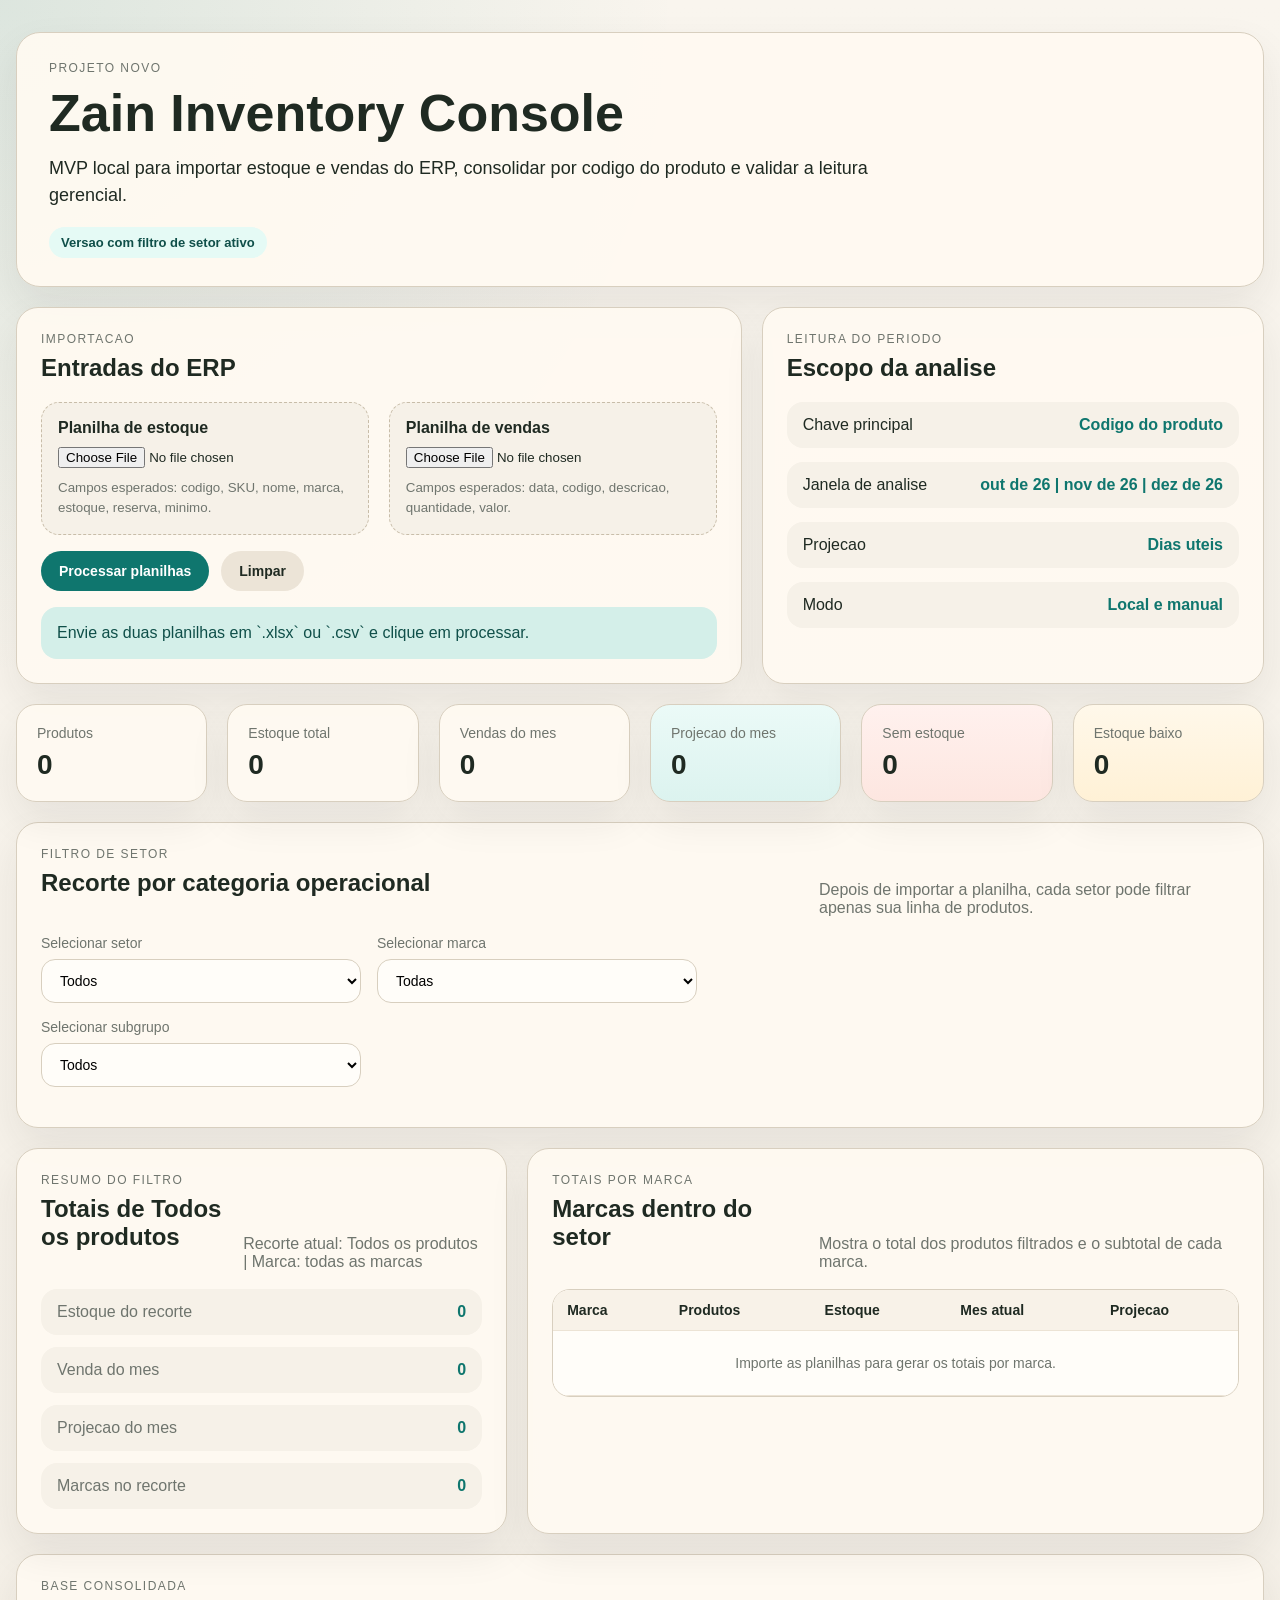
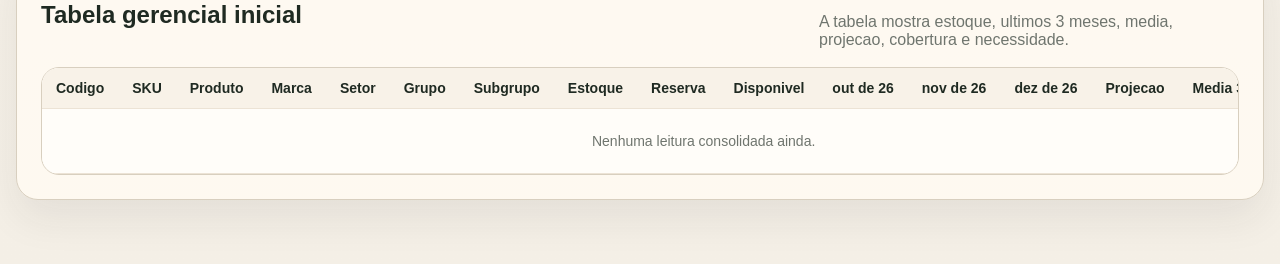
==== index.html @ d787baeb "chore: publica index.html" ====
<!DOCTYPE html>
<html lang="pt-BR">
  <head>
    <meta charset="UTF-8" />
    <meta name="viewport" content="width=device-width, initial-scale=1.0" />
    <meta http-equiv="Cache-Control" content="no-cache, no-store, must-revalidate" />
    <meta http-equiv="Pragma" content="no-cache" />
    <meta http-equiv="Expires" content="0" />
    <title>Zain Inventory Console | Filtro de Setor</title>
    <link rel="stylesheet" href="./styles.css?v=20260322-zain-sector-1" />
  </head>
  <body>
    <main class="shell">
      <section class="hero">
        <p class="eyebrow">Projeto novo</p>
        <h1>Zain Inventory Console</h1>
        <p class="lede">
          MVP local para importar estoque e vendas do ERP, consolidar por codigo do produto e validar a leitura gerencial.
        </p>
        <p class="hero-flag">Versao com filtro de setor ativo</p>
      </section>

      <section class="grid">
        <article class="card">
          <p class="eyebrow">Importacao</p>
          <h2>Entradas do ERP</h2>
          <div class="upload-grid">
            <label class="upload-card">
              <span>Planilha de estoque</span>
              <input id="stockFile" type="file" accept=".xlsx,.xls,.csv" />
              <small>Campos esperados: codigo, SKU, nome, marca, estoque, reserva, minimo.</small>
            </label>
            <label class="upload-card">
              <span>Planilha de vendas</span>
              <input id="salesFile" type="file" accept=".xlsx,.xls,.csv" />
              <small>Campos esperados: data, codigo, descricao, quantidade, valor.</small>
            </label>
          </div>
          <div class="actions">
            <button id="processButton" class="button button-primary" type="button">Processar planilhas</button>
            <button id="clearButton" class="button button-secondary" type="button">Limpar</button>
          </div>
          <p id="messageBox" class="message info">
            Envie as duas planilhas em `.xlsx` ou `.csv` e clique em processar.
          </p>
        </article>

        <article class="card">
          <p class="eyebrow">Leitura do periodo</p>
          <h2>Escopo da analise</h2>
          <div class="status-stack">
            <div><span>Chave principal</span><strong>Codigo do produto</strong></div>
            <div><span>Janela de analise</span><strong id="monthsLabel">Ultimos 3 meses</strong></div>
            <div><span>Projecao</span><strong>Dias uteis</strong></div>
            <div><span>Modo</span><strong>Local e manual</strong></div>
          </div>
        </article>
      </section>

      <section class="kpi-grid">
        <article class="kpi-card">
          <span>Produtos</span>
          <strong id="kpiProducts">0</strong>
        </article>
        <article class="kpi-card">
          <span>Estoque total</span>
          <strong id="kpiStock">0</strong>
        </article>
        <article class="kpi-card">
          <span>Vendas do mes</span>
          <strong id="kpiCurrentSales">0</strong>
        </article>
        <article class="kpi-card accent">
          <span>Projecao do mes</span>
          <strong id="kpiProjection">0</strong>
        </article>
        <article class="kpi-card danger">
          <span>Sem estoque</span>
          <strong id="kpiNoStock">0</strong>
        </article>
        <article class="kpi-card warning">
          <span>Estoque baixo</span>
          <strong id="kpiLowStock">0</strong>
        </article>
      </section>

      <section class="card card-wide">
        <div class="section-head">
          <div>
            <p class="eyebrow">Filtro de setor</p>
            <h2>Recorte por categoria operacional</h2>
          </div>
          <p class="table-hint">Depois de importar a planilha, cada setor pode filtrar apenas sua linha de produtos.</p>
        </div>
        <div class="sector-toolbar">
          <div class="filter-grid">
            <label class="sector-field">
              <span>Selecionar setor</span>
              <select id="sectorFilter">
                <option value="Todos">Todos</option>
                <option value="Gabinete">Gabinete</option>
                <option value="Placa-mae">Placa-mae</option>
                <option value="Memoria">Memoria</option>
                <option value="SSD">SSD</option>
                <option value="Placa de video">Placa de video</option>
                <option value="Perifericos">Perifericos</option>
              </select>
            </label>
            <label class="sector-field">
              <span>Selecionar marca</span>
              <select id="brandFilter">
                <option value="Todas">Todas</option>
              </select>
            </label>
            <label class="sector-field">
              <span>Selecionar subgrupo</span>
              <select id="subgroupFilter">
                <option value="Todos">Todos</option>
              </select>
            </label>
          </div>
          <div id="sectorChips" class="sector-chips"></div>
        </div>
      </section>

      <section class="grid grid-brand">
        <article class="card">
          <div class="section-head">
            <div>
              <p class="eyebrow">Resumo do filtro</p>
              <h2 id="scopeTitle">Totais do recorte atual</h2>
            </div>
            <p id="scopeSubtitle" class="table-hint">Os indicadores abaixo seguem o setor e a marca selecionados.</p>
          </div>
          <div class="stats-stack">
            <div class="stat-row"><span>Estoque do recorte</span><strong id="scopeStock">0</strong></div>
            <div class="stat-row"><span>Venda do mes</span><strong id="scopeCurrentSales">0</strong></div>
            <div class="stat-row"><span>Projecao do mes</span><strong id="scopeProjection">0</strong></div>
            <div class="stat-row"><span>Marcas no recorte</span><strong id="scopeBrandCount">0</strong></div>
          </div>
        </article>

        <article class="card">
          <div class="section-head">
            <div>
              <p class="eyebrow">Totais por marca</p>
              <h2>Marcas dentro do setor</h2>
            </div>
            <p class="table-hint">Mostra o total dos produtos filtrados e o subtotal de cada marca.</p>
          </div>
          <div class="table-shell brand-shell">
            <table>
              <thead>
                <tr>
                  <th>Marca</th>
                  <th>Produtos</th>
                  <th>Estoque</th>
                  <th>Mes atual</th>
                  <th>Projecao</th>
                </tr>
              </thead>
              <tbody id="brandSummaryBody">
                <tr>
                  <td colspan="5" class="empty-state">Importe as planilhas para gerar os totais por marca.</td>
                </tr>
              </tbody>
            </table>
          </div>
        </article>
      </section>

      <section class="card card-wide">
        <div class="section-head">
          <div>
            <p class="eyebrow">Base consolidada</p>
            <h2>Tabela gerencial inicial</h2>
          </div>
          <p class="table-hint">A tabela mostra estoque, ultimos 3 meses, media, projecao, cobertura e necessidade.</p>
        </div>
        <div class="table-shell">
          <table>
            <thead id="tableHead">
              <tr>
                <th>Codigo</th>
                <th>SKU</th>
                <th>Produto</th>
                <th>Marca</th>
                <th>Setor</th>
                <th>Grupo</th>
                <th>Subgrupo</th>
                <th>Estoque</th>
                <th>Reserva</th>
                <th>Disponivel</th>
                <th id="monthHeader0">M-2</th>
                <th id="monthHeader1">M-1</th>
                <th id="monthHeader2">Mes atual</th>
                <th>Projecao</th>
                <th>Media 3m</th>
                <th>Cobertura</th>
                <th>Necessidade</th>
                <th>Status</th>
              </tr>
            </thead>
            <tbody id="tableBody">
              <tr>
                <td colspan="18" class="empty-state">Nenhuma leitura consolidada ainda.</td>
              </tr>
            </tbody>
          </table>
        </div>
      </section>
    </main>
    <script src="https://cdn.sheetjs.com/xlsx-0.20.3/package/dist/xlsx.full.min.js"></script>
    <script src="./app.js?v=20260322-zain-sector-1"></script>
  </body>
</html>
---- styles.css ----
:root {
  color-scheme: light;
  --bg: #f4efe6;
  --panel: #fffaf2;
  --ink: #1f2a22;
  --muted: #6f756e;
  --line: #d8cfbf;
  --accent: #0f766e;
  --accent-soft: #d4efe9;
  --danger: #b42318;
  --danger-soft: #fde8e4;
  --warning: #b45309;
  --warning-soft: #fff1d6;
}

* {
  box-sizing: border-box;
}

body {
  margin: 0;
  font-family: "Segoe UI", Arial, sans-serif;
  background:
    radial-gradient(circle at top left, rgba(15, 118, 110, 0.12), transparent 30%),
    linear-gradient(180deg, #f9f5ee 0%, var(--bg) 100%);
  color: var(--ink);
}

.shell {
  width: min(1320px, calc(100vw - 32px));
  margin: 0 auto;
  padding: 32px 0 64px;
}

.hero,
.card,
.kpi-card {
  border: 1px solid var(--line);
  background: rgba(255, 250, 242, 0.94);
  box-shadow: 0 18px 40px rgba(36, 37, 33, 0.08);
}

.hero {
  padding: 28px 32px;
  border-radius: 24px;
}

.eyebrow {
  margin: 0 0 8px;
  text-transform: uppercase;
  letter-spacing: 0.12em;
  font-size: 12px;
  color: var(--muted);
}

h1,
h2,
p {
  margin-top: 0;
}

h1 {
  margin-bottom: 12px;
  font-size: clamp(32px, 6vw, 52px);
}

.lede {
  max-width: 820px;
  margin-bottom: 0;
  font-size: 18px;
  line-height: 1.5;
}

.hero-flag {
  display: inline-flex;
  margin: 18px 0 0;
  padding: 8px 12px;
  border-radius: 999px;
  background: #e5faf5;
  color: #0f4f49;
  font-size: 13px;
  font-weight: 700;
}

.grid,
.kpi-grid,
.upload-grid {
  display: grid;
  gap: 20px;
  margin-top: 20px;
}

.grid {
  grid-template-columns: 1.3fr 0.9fr;
}

.kpi-grid {
  grid-template-columns: repeat(6, minmax(0, 1fr));
}

.upload-grid {
  grid-template-columns: repeat(2, minmax(0, 1fr));
}

.card {
  padding: 24px;
  border-radius: 22px;
}

.card-wide {
  margin-top: 20px;
}

.upload-card {
  display: grid;
  gap: 10px;
  padding: 16px;
  border-radius: 18px;
  background: #f6f1e8;
  border: 1px dashed #c8bda9;
}

.upload-card span {
  font-weight: 600;
}

.upload-card small {
  color: var(--muted);
  line-height: 1.5;
}

input[type="file"] {
  width: 100%;
}

.actions {
  display: flex;
  gap: 12px;
  margin-top: 16px;
}

.button {
  border: 0;
  border-radius: 999px;
  padding: 12px 18px;
  font-size: 14px;
  font-weight: 700;
  cursor: pointer;
}

.button-primary {
  background: var(--accent);
  color: white;
}

.button-secondary {
  background: #ece4d7;
  color: var(--ink);
}

.message {
  margin: 16px 0 0;
  padding: 14px 16px;
  border-radius: 16px;
  line-height: 1.5;
}

.message.info {
  background: var(--accent-soft);
  color: #0f4f49;
}

.message.error {
  background: var(--danger-soft);
  color: var(--danger);
}

.message.success {
  background: #e7f7eb;
  color: #166534;
}

.status-stack {
  display: grid;
  gap: 14px;
}

.status-stack div {
  display: flex;
  justify-content: space-between;
  gap: 16px;
  padding: 14px 16px;
  border-radius: 16px;
  background: #f6f1e8;
}

.status-stack strong {
  color: var(--accent);
}

.kpi-card {
  padding: 20px;
  border-radius: 20px;
}

.kpi-card span {
  display: block;
  margin-bottom: 8px;
  color: var(--muted);
  font-size: 14px;
}

.kpi-card strong {
  font-size: 28px;
}

.kpi-card.accent {
  background: linear-gradient(180deg, #ebfaf7 0%, #dcf3ef 100%);
}

.kpi-card.danger {
  background: linear-gradient(180deg, #fff1ee 0%, #fde6e0 100%);
}

.kpi-card.warning {
  background: linear-gradient(180deg, #fff8ea 0%, #fff1d6 100%);
}

.section-head {
  display: flex;
  align-items: end;
  justify-content: space-between;
  gap: 16px;
  margin-bottom: 18px;
}

.table-hint {
  max-width: 420px;
  color: var(--muted);
  margin-bottom: 0;
}

.sector-toolbar {
  display: grid;
  gap: 16px;
}

.filter-grid {
  display: grid;
  grid-template-columns: repeat(2, minmax(0, 320px));
  gap: 16px;
}

.sector-field {
  display: grid;
  gap: 8px;
  max-width: 320px;
}

.sector-field span {
  font-size: 14px;
  color: var(--muted);
}

.sector-field select {
  border: 1px solid var(--line);
  border-radius: 14px;
  background: #fffdf9;
  padding: 12px 14px;
  font-size: 14px;
}

.sector-chips {
  display: flex;
  flex-wrap: wrap;
  gap: 10px;
}

.sector-chip {
  border: 1px solid #cfe2de;
  background: #f4fbf9;
  color: #0f4f49;
  border-radius: 999px;
  padding: 8px 12px;
  font-size: 13px;
  font-weight: 700;
}

.grid-brand {
  grid-template-columns: 0.8fr 1.2fr;
}

.stats-stack {
  display: grid;
  gap: 12px;
}

.stat-row {
  display: flex;
  justify-content: space-between;
  gap: 16px;
  padding: 14px 16px;
  border-radius: 16px;
  background: #f6f1e8;
}

.stat-row span {
  color: var(--muted);
}

.stat-row strong {
  color: var(--accent);
}

.brand-shell table {
  min-width: 100%;
}

.table-shell {
  overflow: auto;
  border-radius: 18px;
  border: 1px solid var(--line);
}

table {
  width: 100%;
  border-collapse: collapse;
  min-width: 1160px;
  background: #fffdf9;
}

th,
td {
  padding: 12px 14px;
  border-bottom: 1px solid #ece3d5;
  text-align: left;
  font-size: 14px;
  white-space: nowrap;
}

th {
  position: sticky;
  top: 0;
  background: #f8f2e8;
  z-index: 1;
}

.empty-state {
  text-align: center;
  color: var(--muted);
  padding: 24px;
}

.status-pill {
  display: inline-flex;
  align-items: center;
  border-radius: 999px;
  padding: 6px 10px;
  font-size: 12px;
  font-weight: 700;
}

.status-sem-estoque,
.status-critico {
  background: var(--danger-soft);
  color: var(--danger);
}

.status-baixo {
  background: var(--warning-soft);
  color: var(--warning);
}

.status-normal {
  background: var(--accent-soft);
  color: #0f4f49;
}

.status-alto {
  background: #ede9fe;
  color: #5b21b6;
}

@media (max-width: 1100px) {
  .grid,
  .upload-grid,
  .kpi-grid,
  .filter-grid,
  .grid-brand {
    grid-template-columns: repeat(2, minmax(0, 1fr));
  }
}

@media (max-width: 720px) {
  .shell {
    width: min(100vw - 20px, 1320px);
    padding-top: 20px;
  }

  .hero,
  .card,
  .kpi-card {
    padding: 20px;
  }

  .grid,
  .upload-grid,
  .kpi-grid,
  .filter-grid,
  .grid-brand,
  .section-head {
    grid-template-columns: 1fr;
    display: grid;
  }

  .actions {
    flex-direction: column;
  }
}
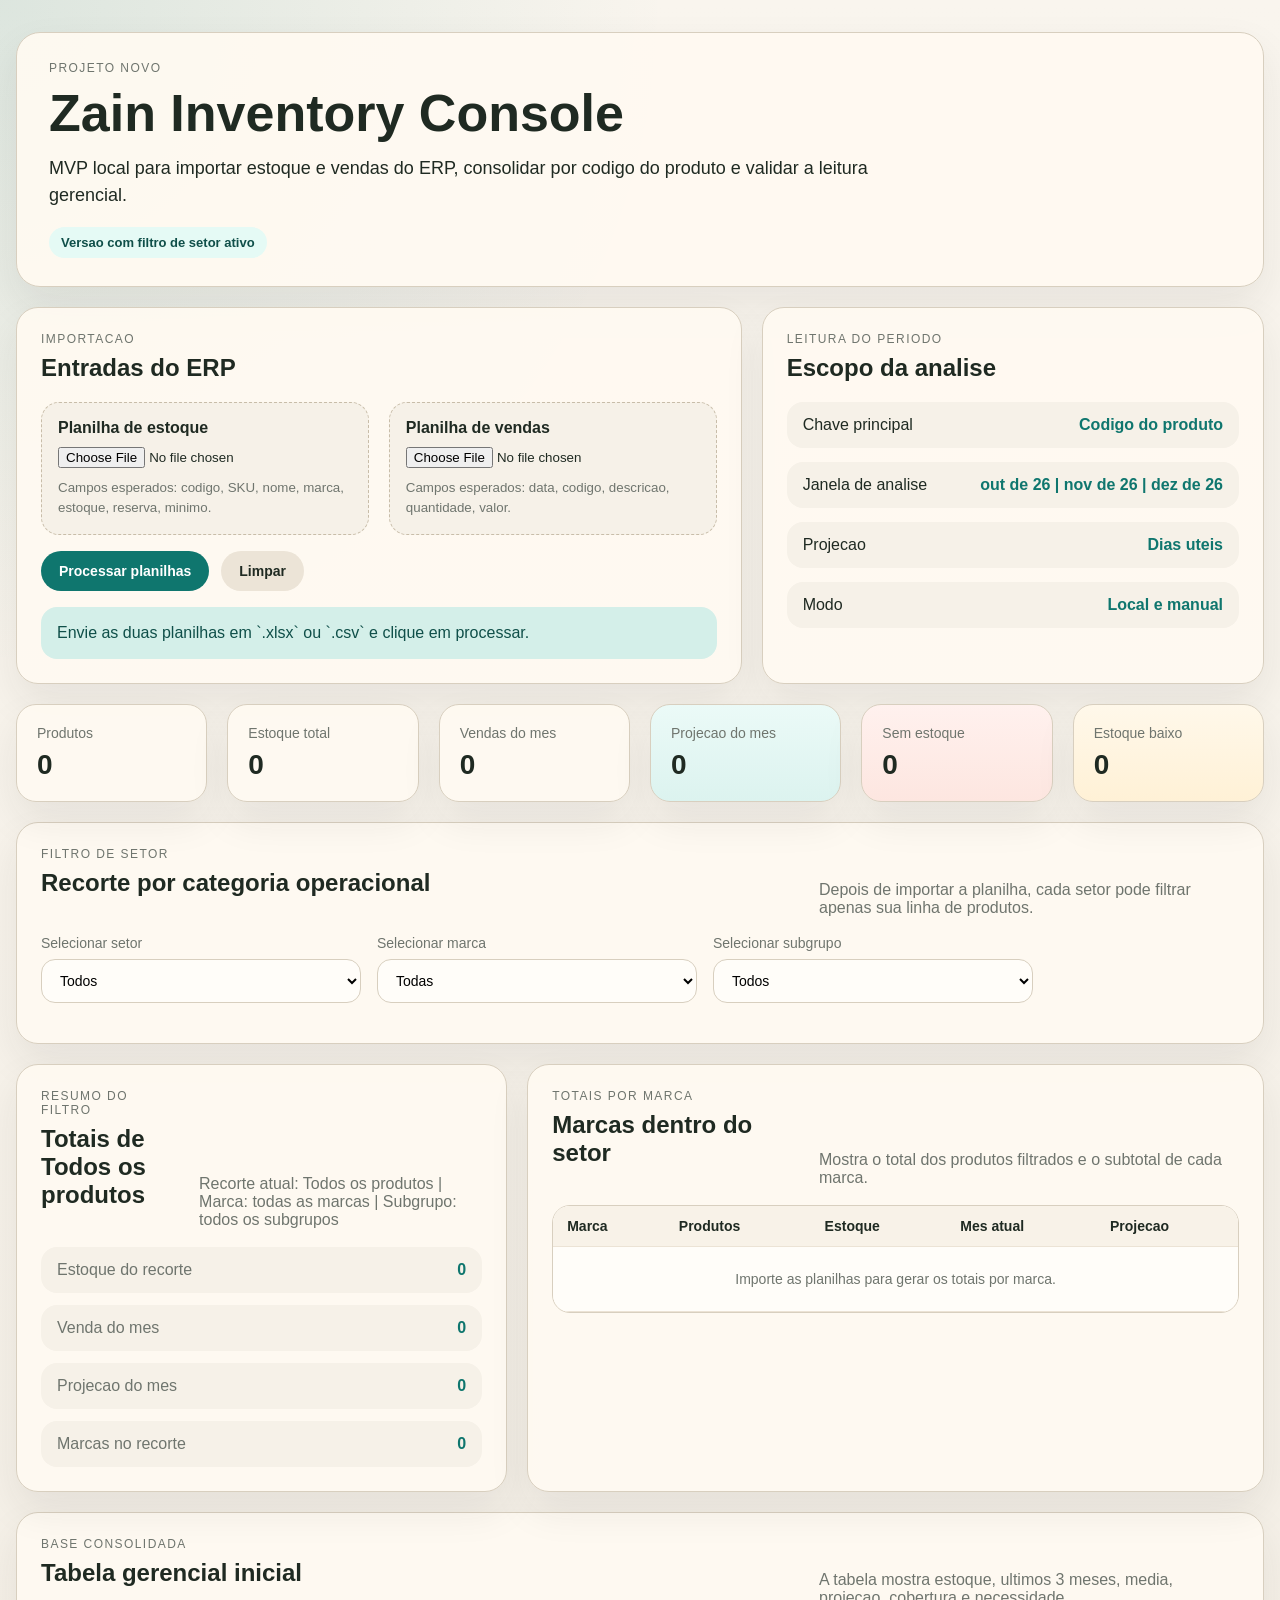
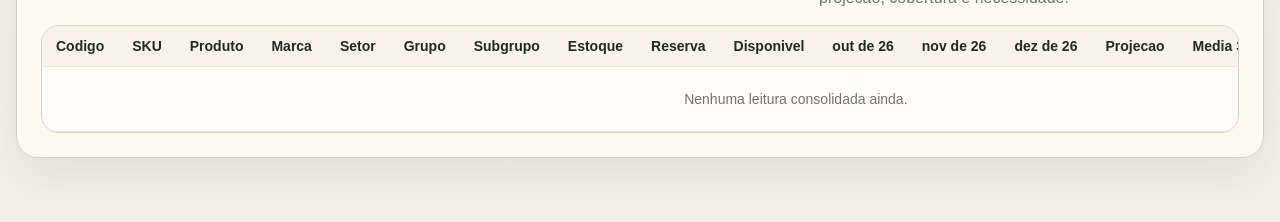
==== commit 94572b9a: "chore: publica index.html" ====
--- a/index.html
+++ b/index.html
@@ -7,7 +7,7 @@
     <meta http-equiv="Pragma" content="no-cache" />
     <meta http-equiv="Expires" content="0" />
     <title>Zain Inventory Console | Filtro de Setor</title>
-    <link rel="stylesheet" href="./styles.css?v=20260322-zain-sector-1" />
+    <link rel="stylesheet" href="./styles.css?v=20260322-zain-sector-2" />
   </head>
   <body>
     <main class="shell">
@@ -211,6 +211,6 @@
       </section>
     </main>
     <script src="https://cdn.sheetjs.com/xlsx-0.20.3/package/dist/xlsx.full.min.js"></script>
-    <script src="./app.js?v=20260322-zain-sector-1"></script>
+    <script src="./app.js?v=20260322-zain-sector-2"></script>
   </body>
 </html>
--- a/styles.css
+++ b/styles.css
@@ -247,7 +247,7 @@
 
 .filter-grid {
   display: grid;
-  grid-template-columns: repeat(2, minmax(0, 320px));
+  grid-template-columns: repeat(3, minmax(0, 320px));
   gap: 16px;
 }
 
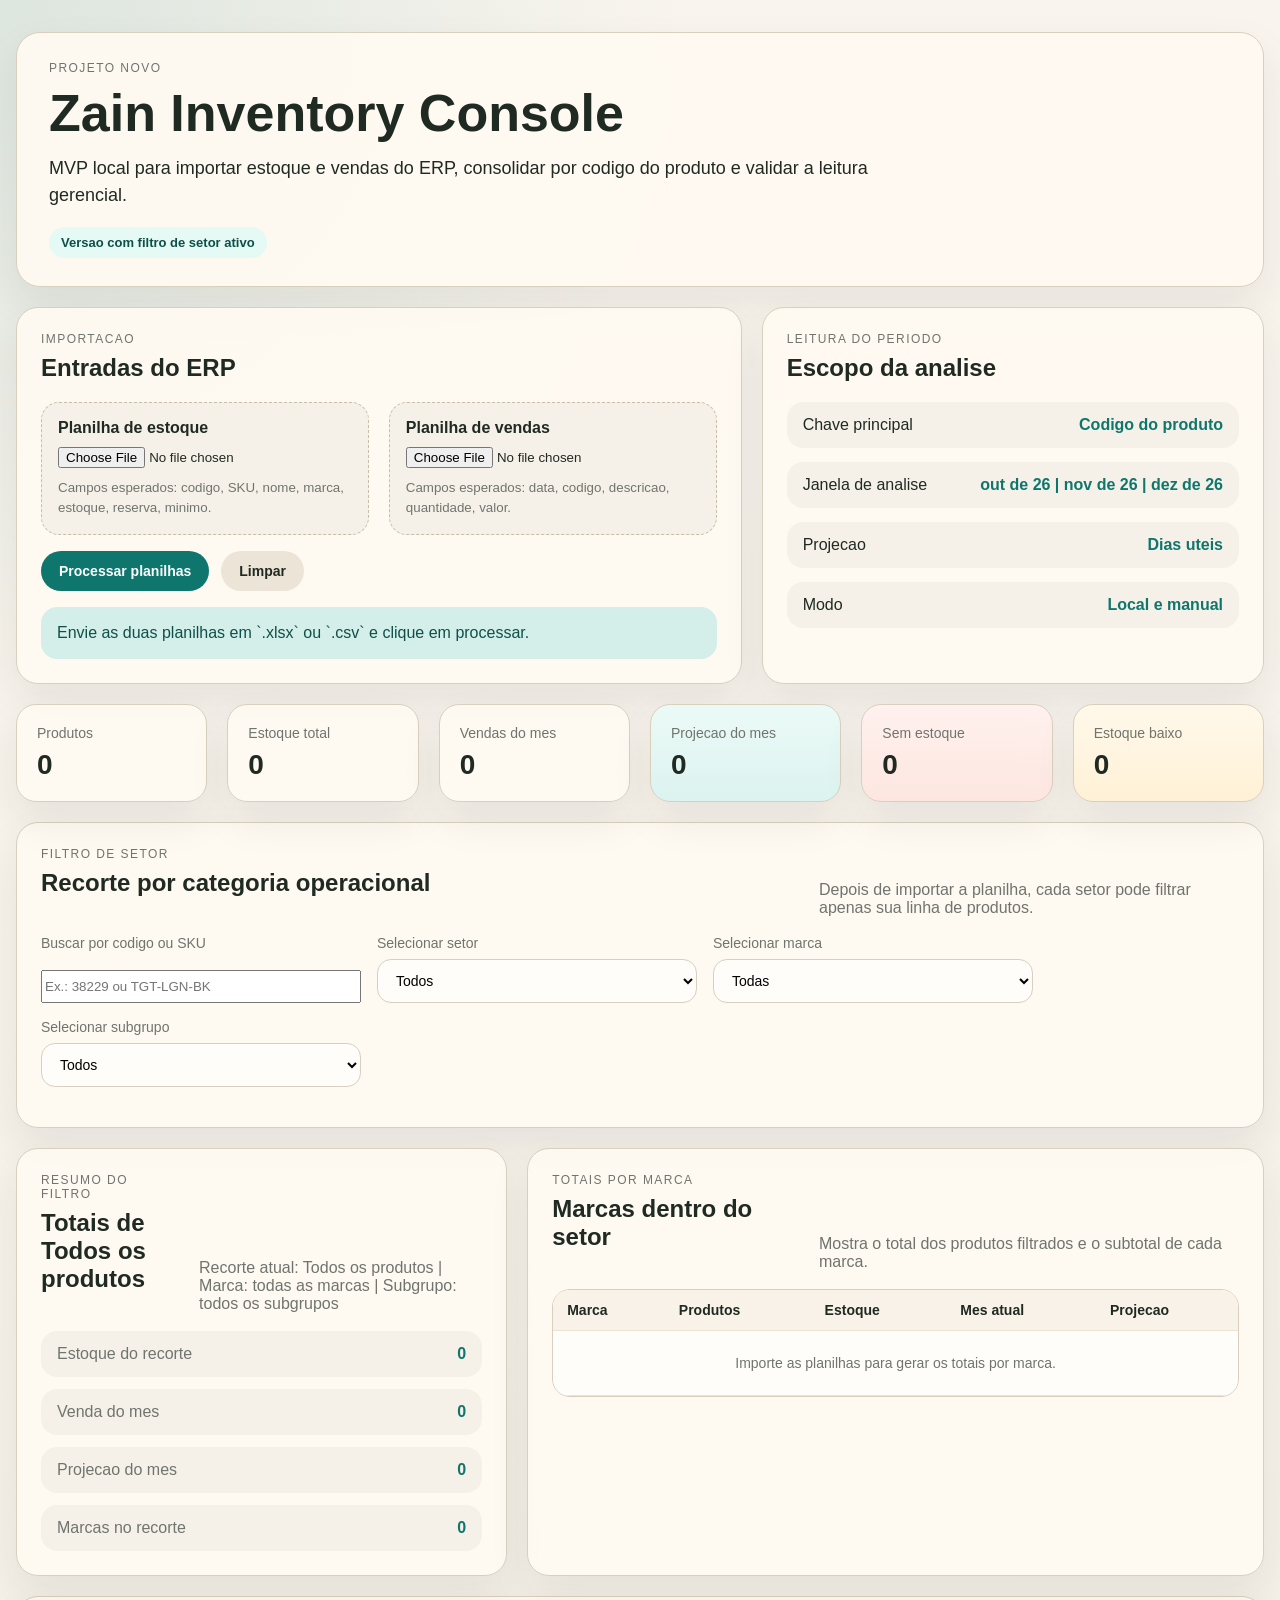
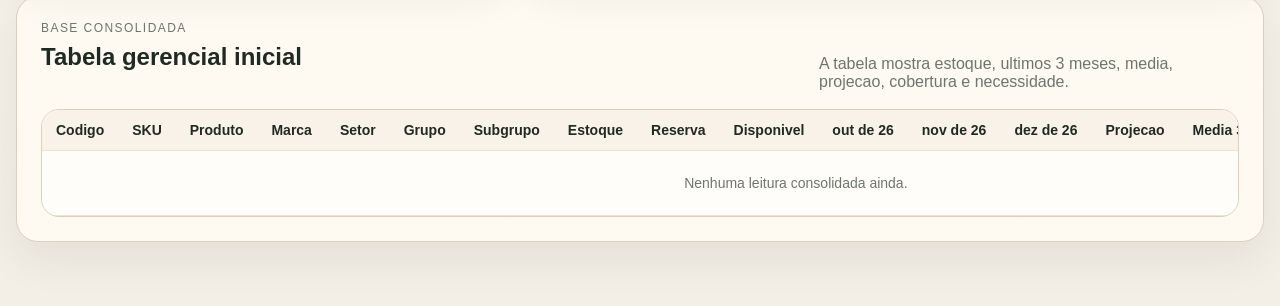
==== commit 0c4fb556: "chore: publica index.html" ====
--- a/index.html
+++ b/index.html
@@ -94,6 +94,10 @@
         </div>
         <div class="sector-toolbar">
           <div class="filter-grid">
+            <label class="sector-field">
+              <span>Buscar por codigo ou SKU</span>
+              <input id="productSearch" type="search" placeholder="Ex.: 38229 ou TGT-LGN-BK" />
+            </label>
             <label class="sector-field">
               <span>Selecionar setor</span>
               <select id="sectorFilter">
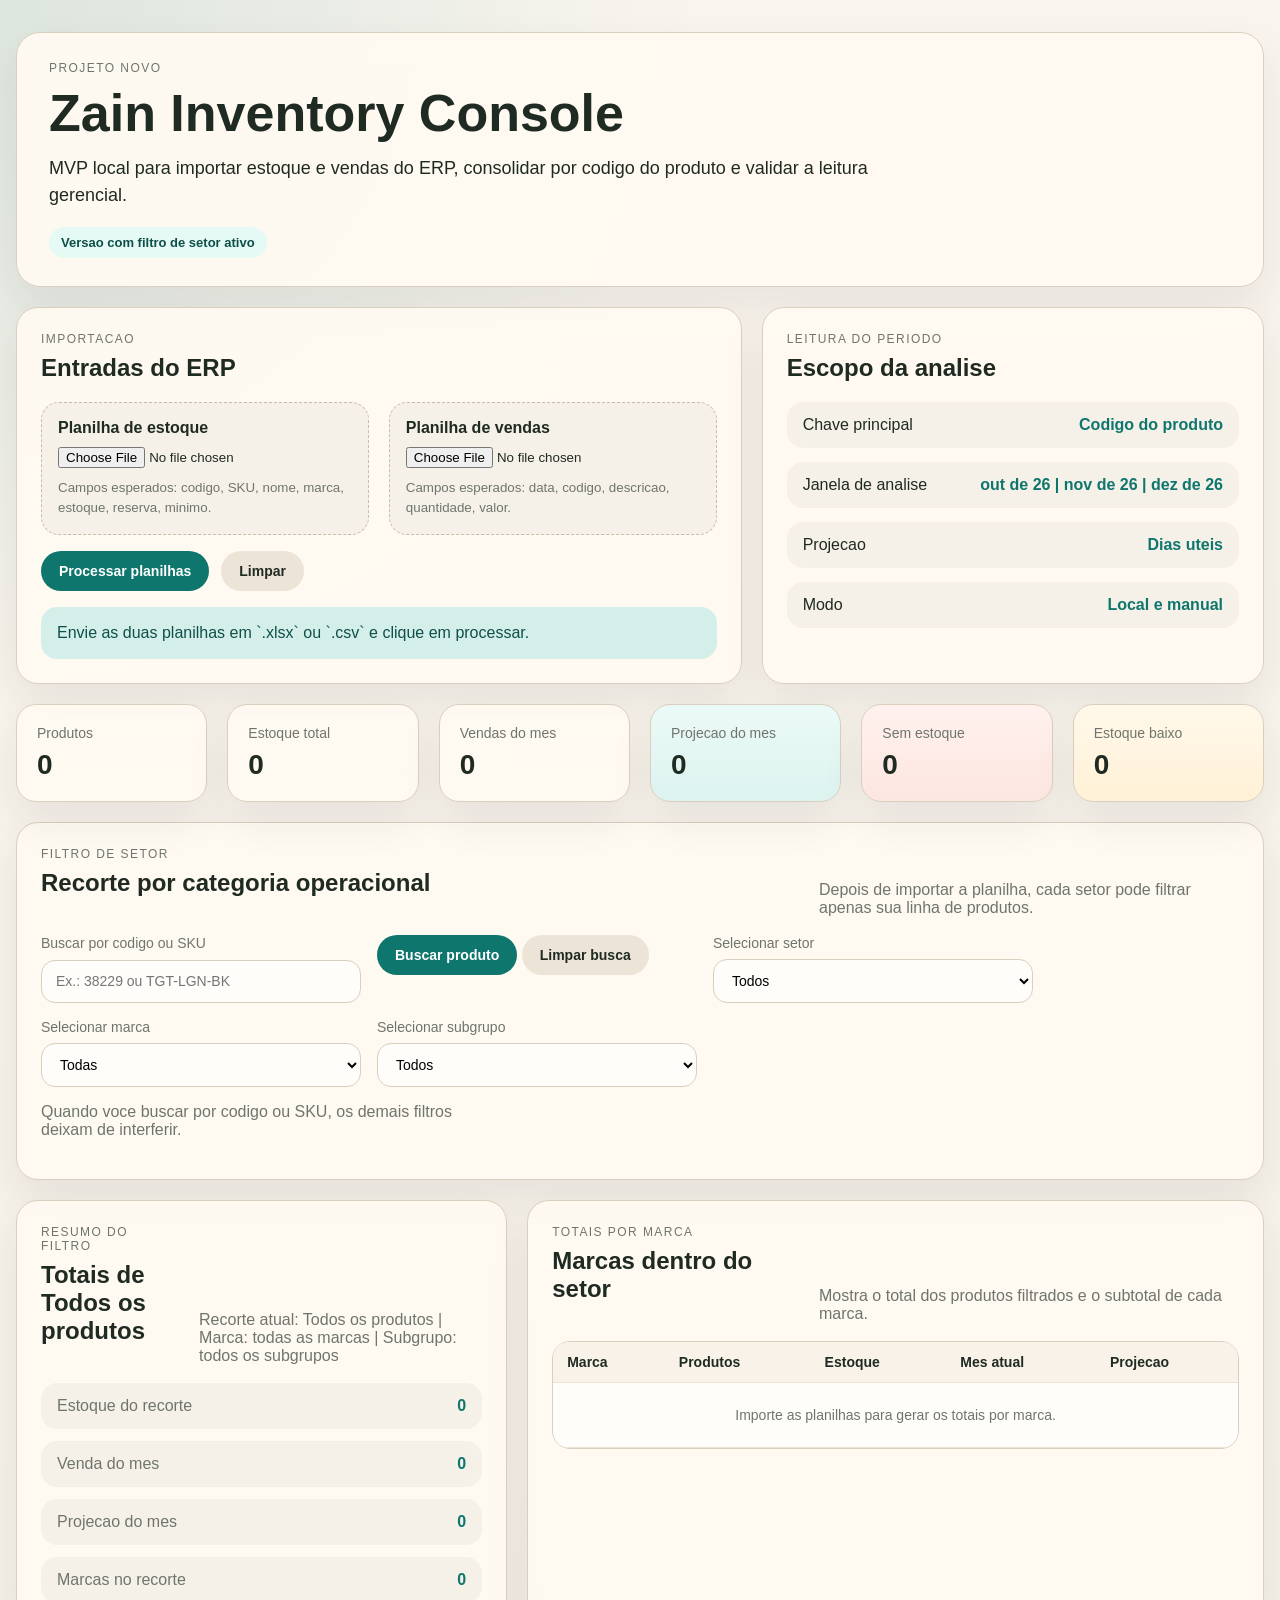
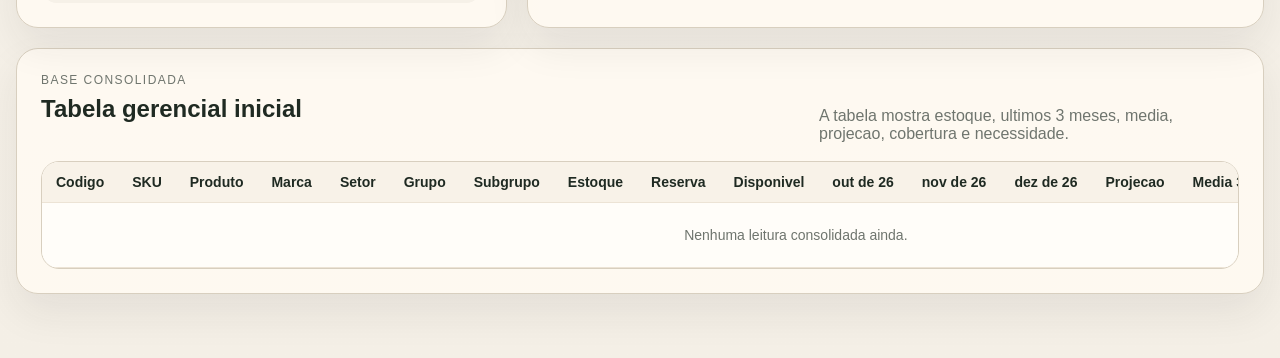
==== commit 7e553781: "chore: publica index.html" ====
--- a/index.html
+++ b/index.html
@@ -98,6 +98,10 @@
               <span>Buscar por codigo ou SKU</span>
               <input id="productSearch" type="search" placeholder="Ex.: 38229 ou TGT-LGN-BK" />
             </label>
+            <div class="search-actions">
+              <button id="searchButton" class="button button-primary" type="button">Buscar produto</button>
+              <button id="clearSearchButton" class="button button-secondary" type="button">Limpar busca</button>
+            </div>
             <label class="sector-field">
               <span>Selecionar setor</span>
               <select id="sectorFilter">
@@ -123,6 +127,7 @@
               </select>
             </label>
           </div>
+          <p class="table-hint">Quando voce buscar por codigo ou SKU, os demais filtros deixam de interferir.</p>
           <div id="sectorChips" class="sector-chips"></div>
         </div>
       </section>
--- a/styles.css
+++ b/styles.css
@@ -270,6 +270,14 @@
   font-size: 14px;
 }
 
+.sector-field input {
+  border: 1px solid var(--line);
+  border-radius: 14px;
+  background: #fffdf9;
+  padding: 12px 14px;
+  font-size: 14px;
+}
+
 .sector-chips {
   display: flex;
   flex-wrap: wrap;
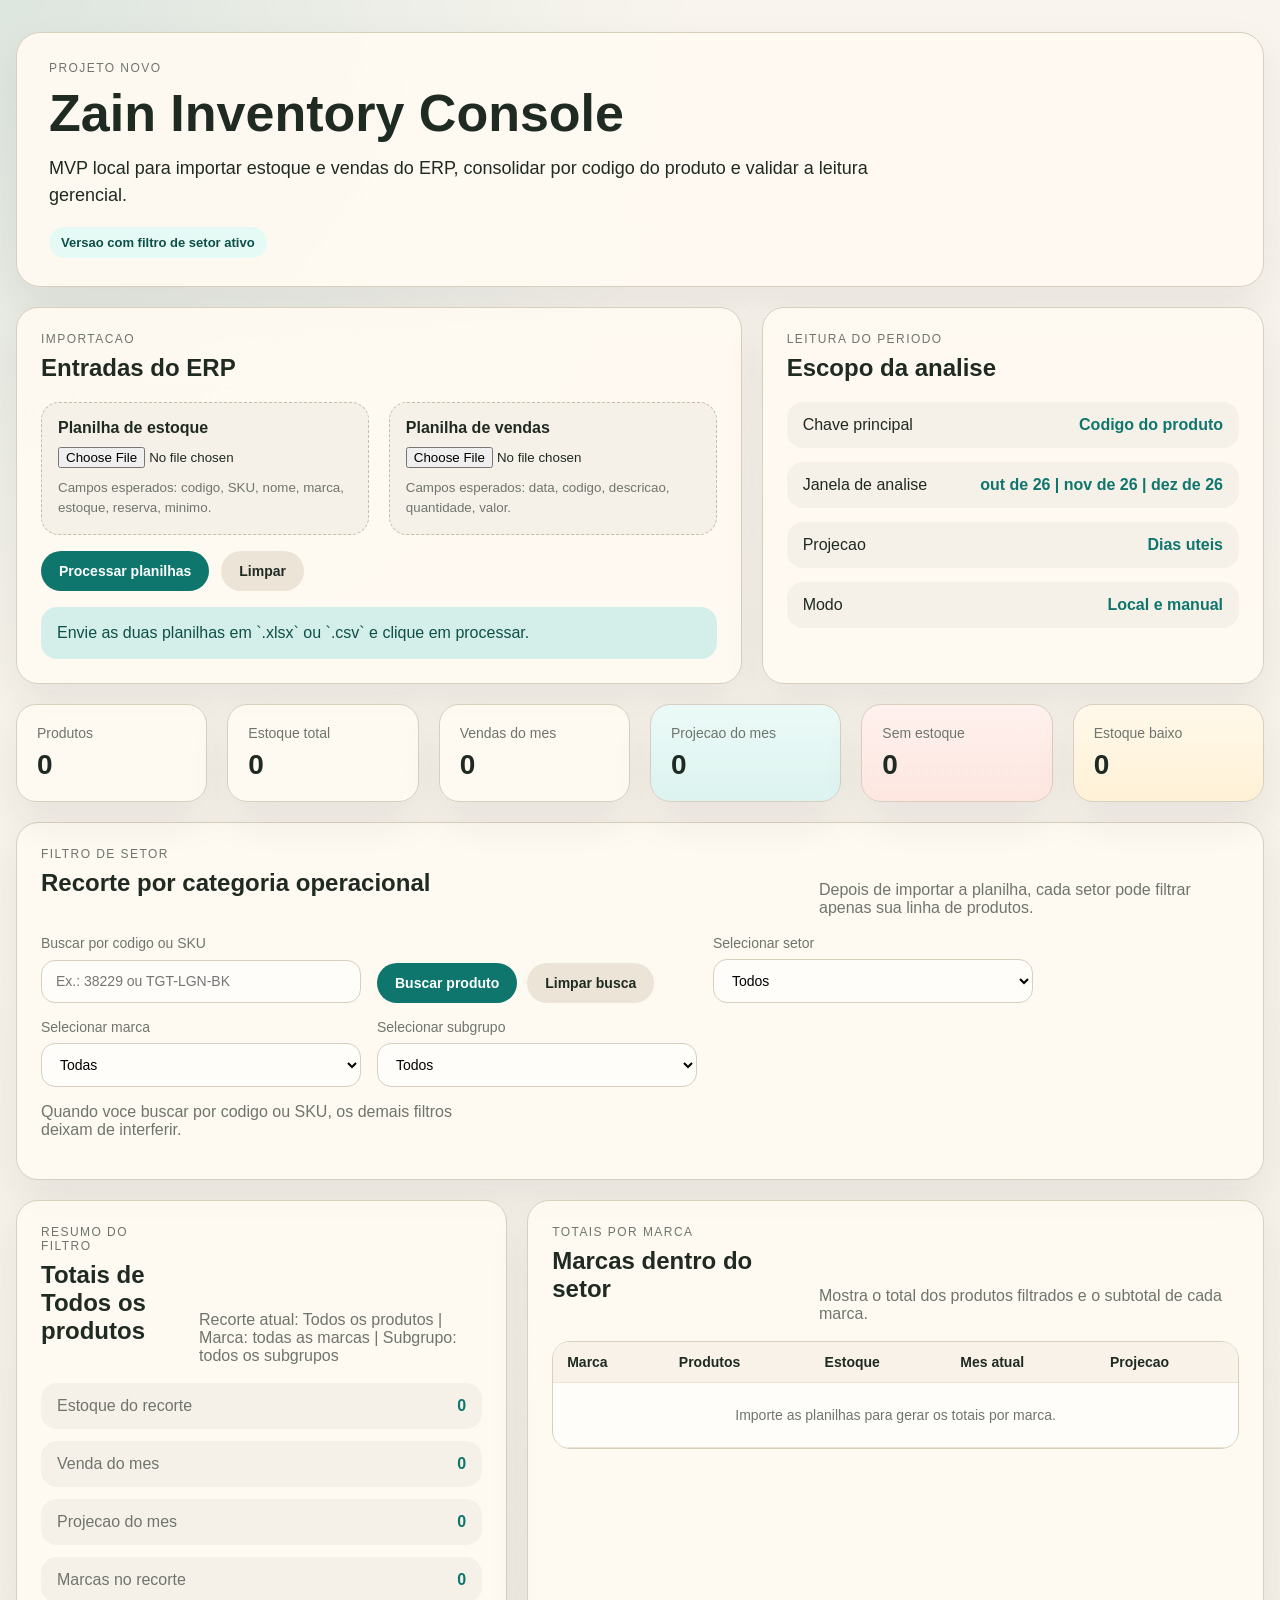
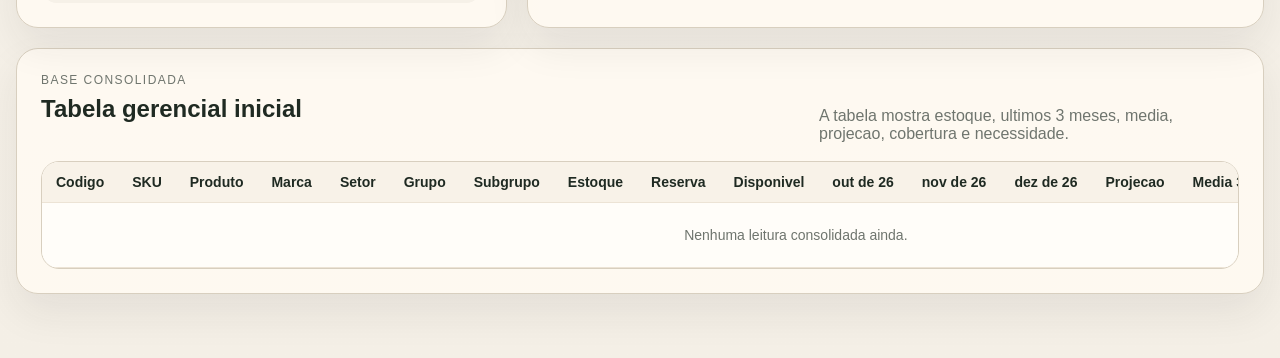
==== commit 2f4bd495: "chore: publica index.html" ====
--- a/index.html
+++ b/index.html
@@ -99,8 +99,8 @@
               <input id="productSearch" type="search" placeholder="Ex.: 38229 ou TGT-LGN-BK" />
             </label>
             <div class="search-actions">
-              <button id="searchButton" class="button button-primary" type="button">Buscar produto</button>
-              <button id="clearSearchButton" class="button button-secondary" type="button">Limpar busca</button>
+              <button id="searchButton" class="button button-primary" type="button" onclick="window.__applySearch?.()">Buscar produto</button>
+              <button id="clearSearchButton" class="button button-secondary" type="button" onclick="window.__clearSearch?.()">Limpar busca</button>
             </div>
             <label class="sector-field">
               <span>Selecionar setor</span>
@@ -220,6 +220,6 @@
       </section>
     </main>
     <script src="https://cdn.sheetjs.com/xlsx-0.20.3/package/dist/xlsx.full.min.js"></script>
-    <script src="./app.js?v=20260322-zain-sector-2"></script>
+    <script src="./app.js?v=20260322-zain-sector-3"></script>
   </body>
 </html>
--- a/styles.css
+++ b/styles.css
@@ -278,6 +278,13 @@
   font-size: 14px;
 }
 
+.search-actions {
+  display: flex;
+  align-items: end;
+  gap: 10px;
+  flex-wrap: wrap;
+}
+
 .sector-chips {
   display: flex;
   flex-wrap: wrap;
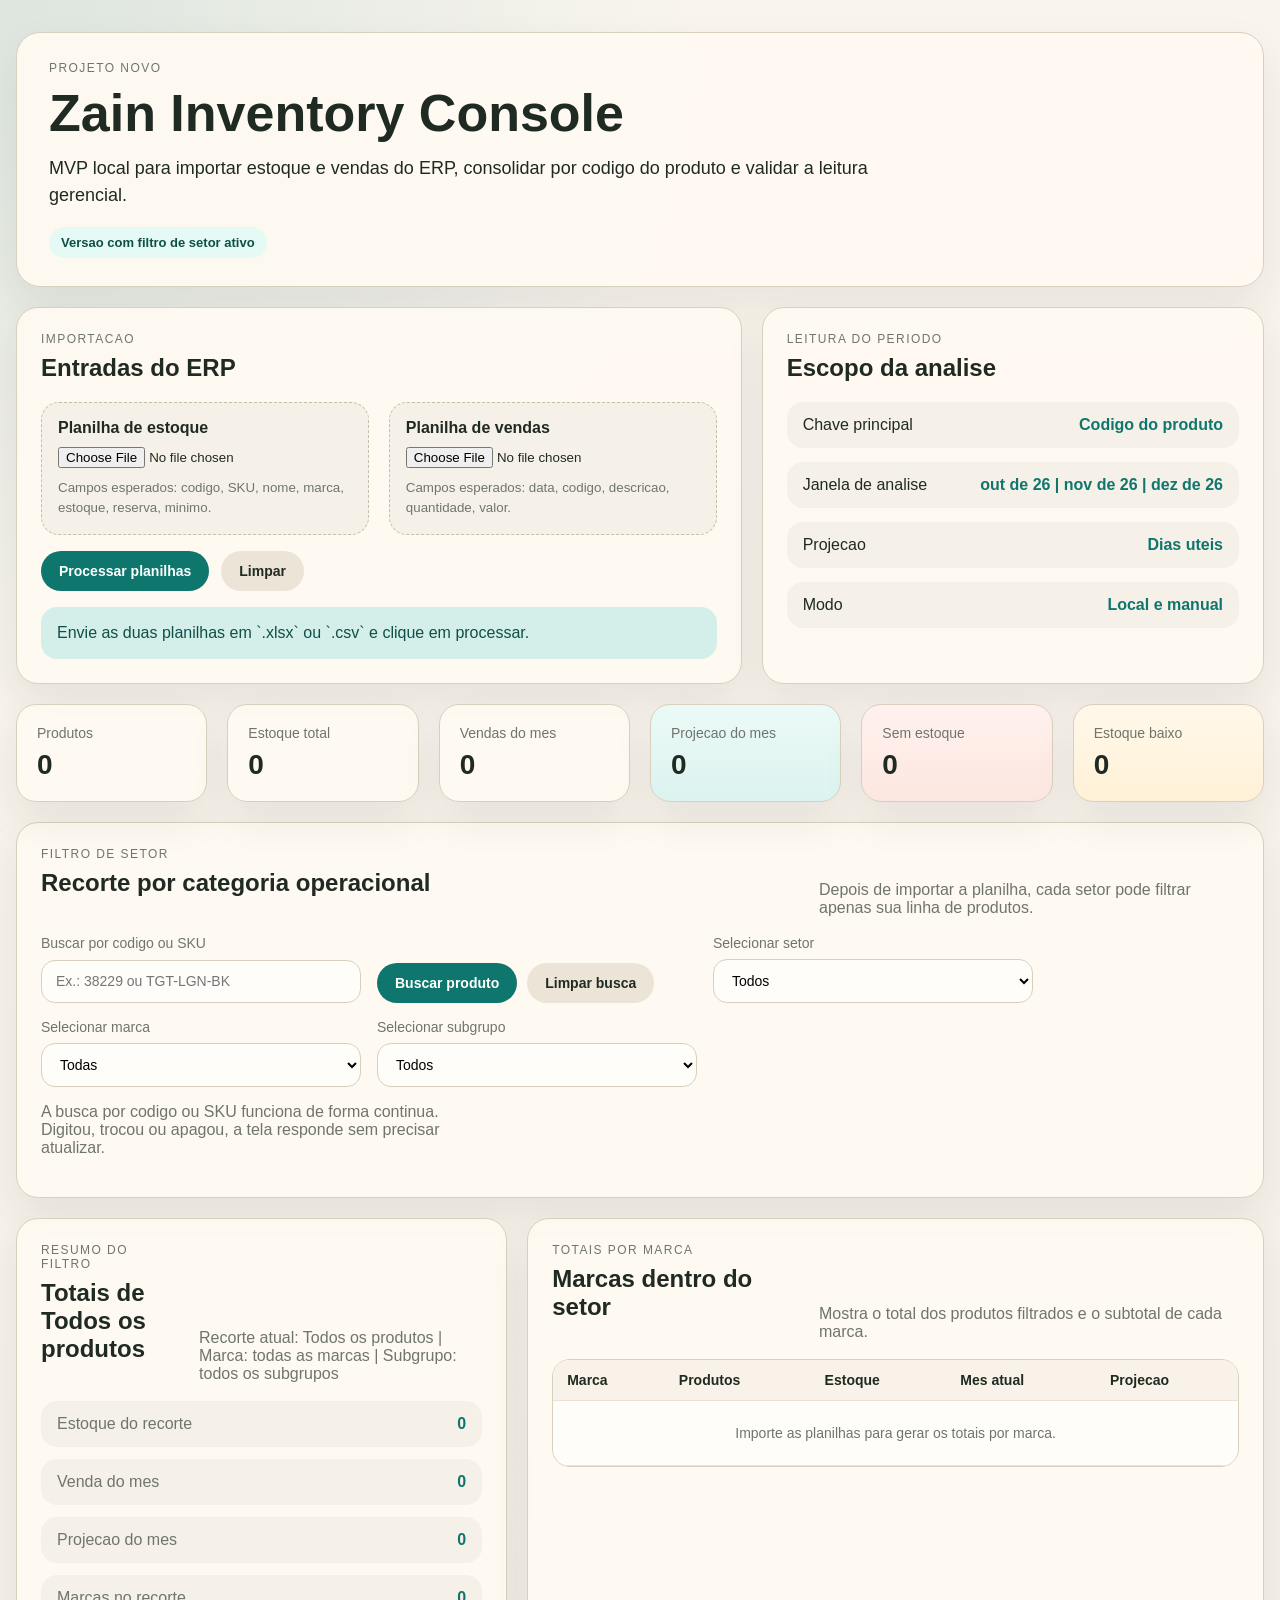
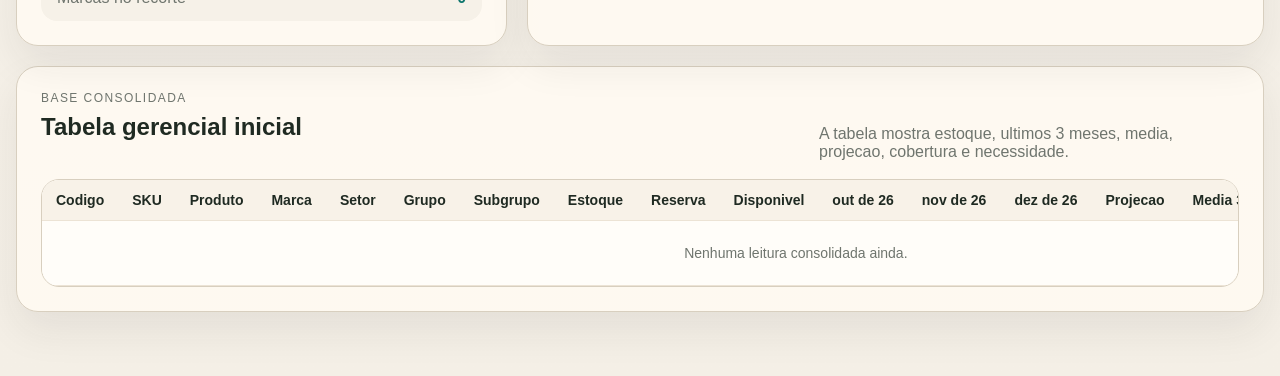
==== commit 46cce781: "chore: publica index.html" ====
--- a/index.html
+++ b/index.html
@@ -127,7 +127,7 @@
               </select>
             </label>
           </div>
-          <p class="table-hint">Quando voce buscar por codigo ou SKU, os demais filtros deixam de interferir.</p>
+          <p class="table-hint">A busca por codigo ou SKU funciona de forma continua. Digitou, trocou ou apagou, a tela responde sem precisar atualizar.</p>
           <div id="sectorChips" class="sector-chips"></div>
         </div>
       </section>
@@ -220,6 +220,6 @@
       </section>
     </main>
     <script src="https://cdn.sheetjs.com/xlsx-0.20.3/package/dist/xlsx.full.min.js"></script>
-    <script src="./app.js?v=20260322-zain-sector-3"></script>
+    <script src="./app.js?v=20260322-zain-sector-4"></script>
   </body>
 </html>
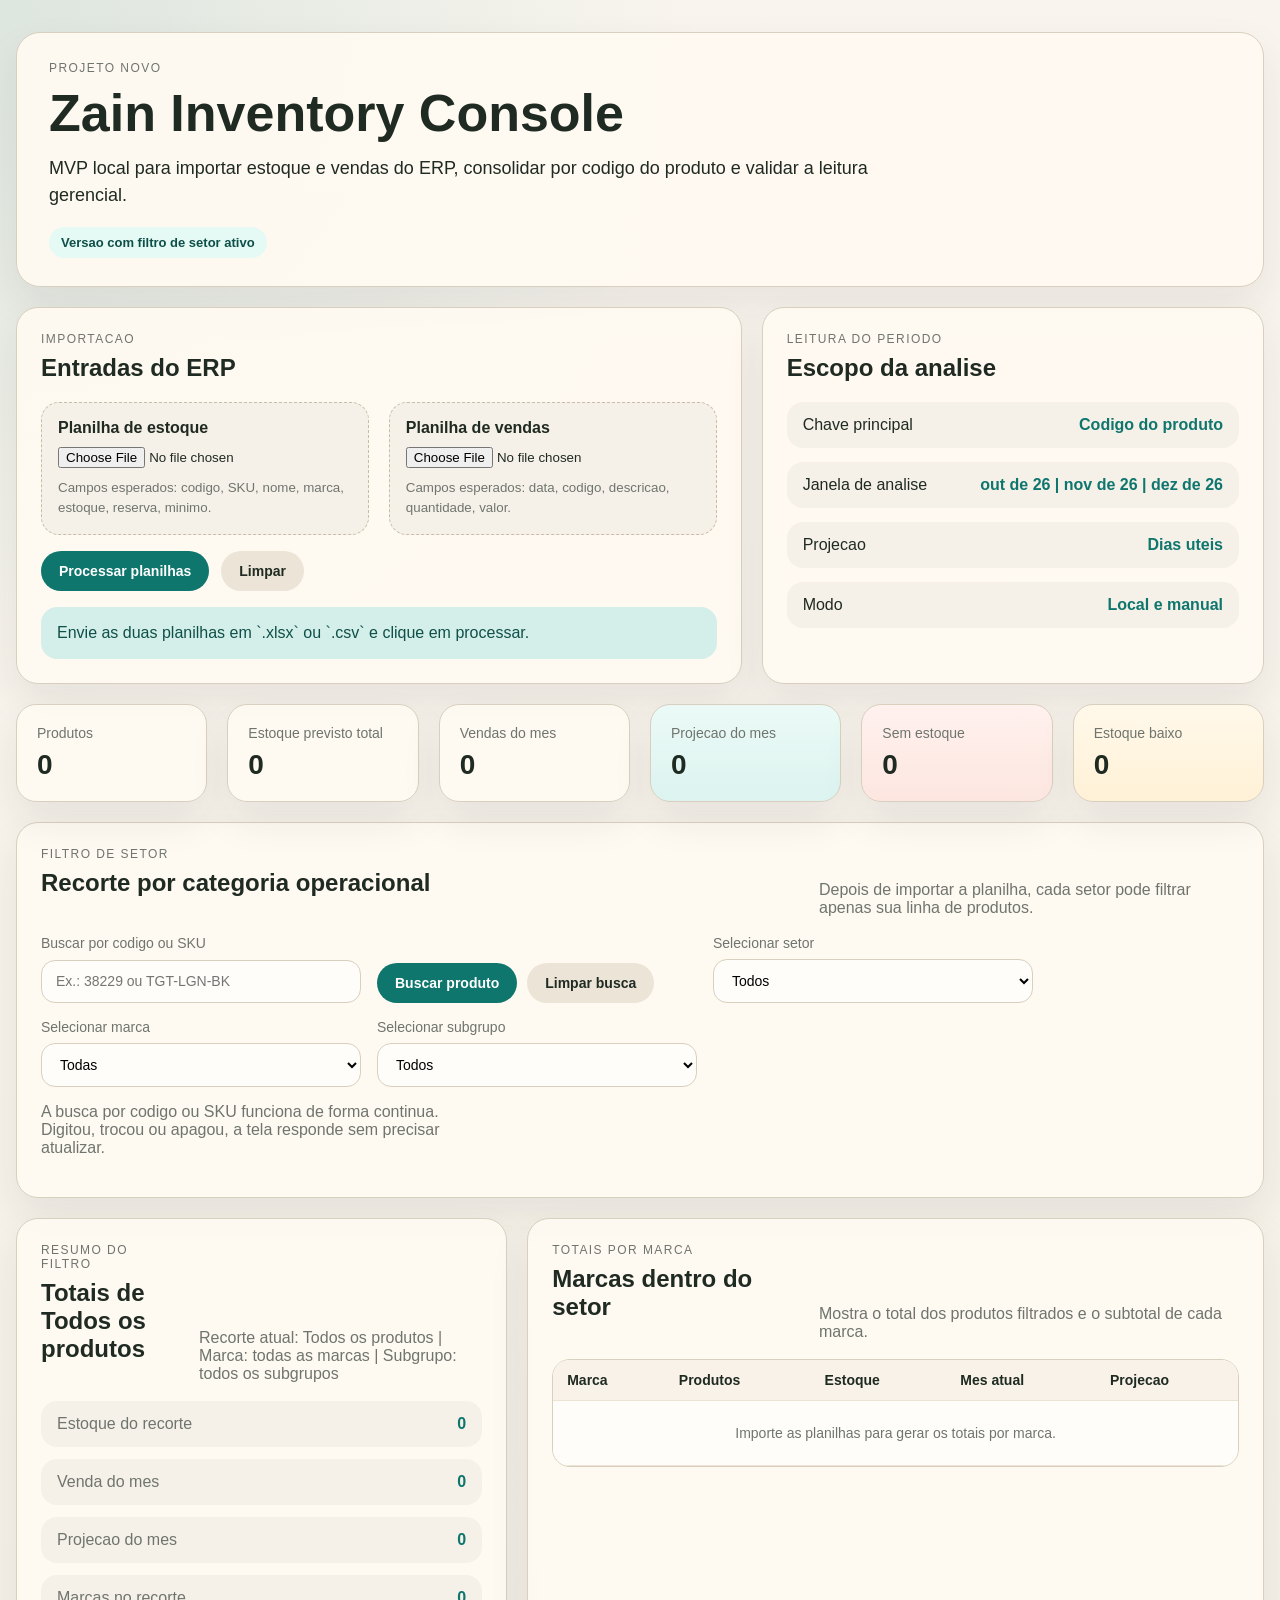
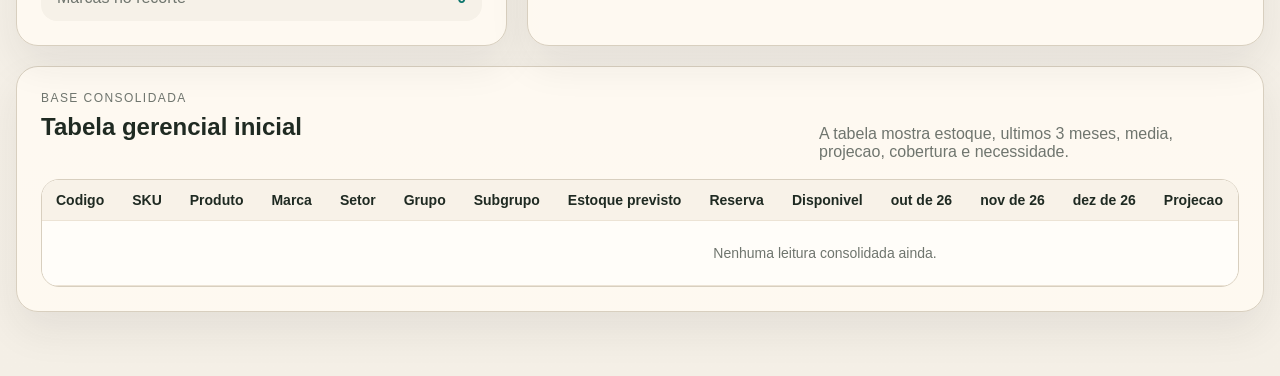
==== commit 1252cdb5: "chore: publica index.html" ====
--- a/index.html
+++ b/index.html
@@ -63,7 +63,7 @@
           <strong id="kpiProducts">0</strong>
         </article>
         <article class="kpi-card">
-          <span>Estoque total</span>
+          <span>Estoque previsto total</span>
           <strong id="kpiStock">0</strong>
         </article>
         <article class="kpi-card">
@@ -197,7 +197,7 @@
                 <th>Setor</th>
                 <th>Grupo</th>
                 <th>Subgrupo</th>
-                <th>Estoque</th>
+                <th>Estoque previsto</th>
                 <th>Reserva</th>
                 <th>Disponivel</th>
                 <th id="monthHeader0">M-2</th>
@@ -220,6 +220,6 @@
       </section>
     </main>
     <script src="https://cdn.sheetjs.com/xlsx-0.20.3/package/dist/xlsx.full.min.js"></script>
-    <script src="./app.js?v=20260322-zain-sector-4"></script>
+    <script src="./app.js?v=20260322-zain-sector-6"></script>
   </body>
 </html>
